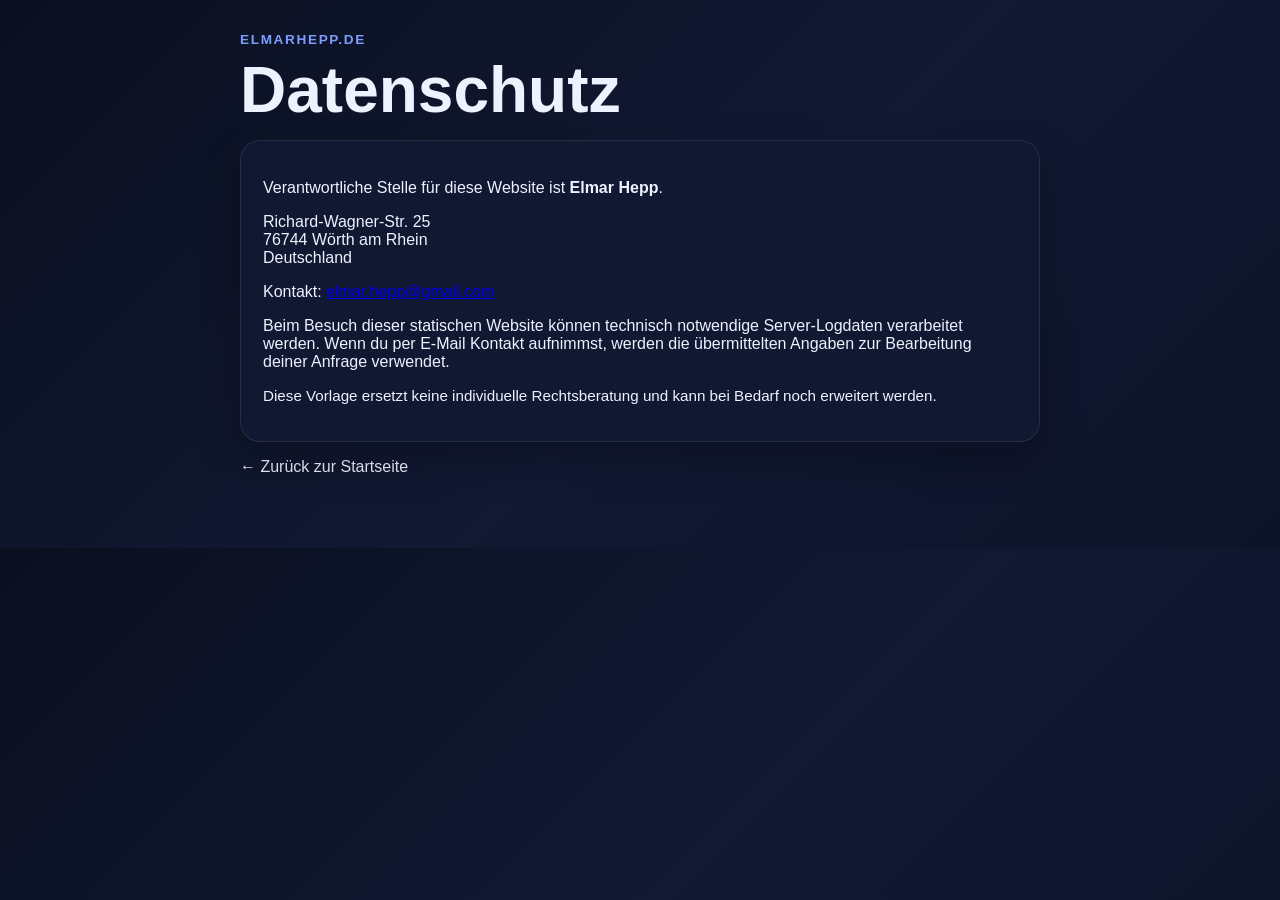
==== datenschutz.html @ bdba539e "Add elmarhepp.de landing page" ====
<!doctype html>
<html lang="de">
  <head>
    <meta charset="UTF-8" />
    <meta name="viewport" content="width=device-width, initial-scale=1.0" />
    <title>Datenschutz · elmarhepp.de</title>
    <meta name="description" content="Datenschutzhinweise von elmarhepp.de" />
    <link rel="stylesheet" href="styles.css" />
  </head>
  <body>
    <main class="legal-page">
      <p class="eyebrow">elmarhepp.de</p>
      <h1>Datenschutz</h1>

      <div class="legal-card">
        <p>
          Verantwortliche Stelle für diese Website ist
          <strong data-legal-text="name">Name</strong>.
        </p>

        <p>
          <span data-legal-text="addressLine1">Straße und Hausnummer</span
          ><br />
          <span data-legal-text="addressLine2">PLZ Ort</span><br />
          <span data-legal-text="country">Land</span>
        </p>

        <p>
          Kontakt:
          <a data-legal-email href="mailto:kontakt@example.com"
            >kontakt@example.com</a
          >
        </p>

        <p>
          Beim Besuch dieser statischen Website können technisch notwendige
          Server-Logdaten verarbeitet werden. Wenn du per E-Mail Kontakt
          aufnimmst, werden die übermittelten Angaben zur Bearbeitung deiner
          Anfrage verwendet.
        </p>

        <p class="small-note">
          Diese Vorlage ersetzt keine individuelle Rechtsberatung und kann bei
          Bedarf noch erweitert werden.
        </p>
      </div>

      <p><a class="back-link" href="index.html">← Zurück zur Startseite</a></p>
    </main>
    <script src="legal-config.js"></script>
    <script src="app.js" defer></script>
  </body>
</html>
---- styles.css ----
:root {
  --bg: #0b1020;
  --bg-soft: #121933;
  --card: rgba(18, 25, 51, 0.85);
  --text: #eef2ff;
  --muted: #b8c1e0;
  --accent: #7c9cff;
  --accent-strong: #9f7cff;
  --border: rgba(255, 255, 255, 0.09);
  --shadow: 0 18px 40px rgba(0, 0, 0, 0.25);
}

* {
  box-sizing: border-box;
}

html {
  scroll-behavior: smooth;
}

body {
  margin: 0;
  font-family: Inter, "Segoe UI", Roboto, Helvetica, Arial, sans-serif;
  background:
    radial-gradient(
      circle at top left,
      rgba(124, 156, 255, 0.2),
      transparent 0,
      transparent 35%
    ),
    linear-gradient(135deg, #0b1020, #111933 55%, #0d1328);
  color: var(--text);
}

.page-shell {
  width: min(1100px, calc(100% - 32px));
  margin: 0 auto;
  padding: 32px 0 48px;
}

.hero {
  padding: 56px 0 32px;
}

.eyebrow {
  margin: 0 0 10px;
  color: var(--accent);
  font-size: 0.85rem;
  font-weight: 700;
  letter-spacing: 0.12em;
  text-transform: uppercase;
}

h1,
h2,
h3 {
  margin-top: 0;
}

h1 {
  font-size: clamp(2.2rem, 5vw, 4rem);
  line-height: 1.05;
  max-width: 760px;
  margin-bottom: 16px;
}

.hero-text {
  max-width: 700px;
  color: var(--muted);
  font-size: 1.1rem;
  line-height: 1.7;
}

.hero-pills {
  display: flex;
  flex-wrap: wrap;
  gap: 10px;
  margin-top: 18px;
}

.pill {
  padding: 6px 12px;
  border: 1px solid var(--border);
  border-radius: 999px;
  background: rgba(255, 255, 255, 0.04);
  color: var(--muted);
  font-size: 0.92rem;
}

.hero-actions {
  display: flex;
  flex-wrap: wrap;
  gap: 12px;
  margin-top: 24px;
}

.button {
  display: inline-flex;
  align-items: center;
  justify-content: center;
  padding: 12px 18px;
  border-radius: 999px;
  text-decoration: none;
  font-weight: 600;
  transition:
    transform 0.18s ease,
    opacity 0.18s ease,
    background 0.18s ease;
}

.button:hover,
.card:hover {
  transform: translateY(-2px);
}

.button.primary {
  background: linear-gradient(135deg, var(--accent), var(--accent-strong));
  color: white;
}

.button.secondary {
  border: 1px solid var(--border);
  color: var(--text);
  background: rgba(255, 255, 255, 0.03);
}

.section {
  margin-top: 42px;
}

.section-heading {
  margin-bottom: 18px;
}

.cards {
  display: grid;
  grid-template-columns: repeat(auto-fit, minmax(220px, 1fr));
  gap: 18px;
}

.card,
.info-box {
  background: var(--card);
  border: 1px solid var(--border);
  border-radius: 20px;
  padding: 22px;
  box-shadow: var(--shadow);
  backdrop-filter: blur(10px);
}

.card {
  text-decoration: none;
  color: inherit;
  transition:
    transform 0.18s ease,
    border-color 0.18s ease;
}

.card:hover {
  border-color: rgba(124, 156, 255, 0.45);
}

.icon {
  display: inline-flex;
  width: 42px;
  height: 42px;
  align-items: center;
  justify-content: center;
  border-radius: 12px;
  background: rgba(124, 156, 255, 0.14);
  font-size: 1.2rem;
  margin-bottom: 14px;
}

.card p,
.info-box p,
.info-box li,
.contact-card p {
  color: var(--muted);
  line-height: 1.6;
}

.card-link {
  display: inline-block;
  margin-top: 12px;
  color: var(--accent);
  font-weight: 700;
}

.info-grid {
  display: grid;
  grid-template-columns: 1.5fr 1fr;
  gap: 18px;
}

.info-box ul {
  padding-left: 18px;
  margin-bottom: 0;
}

.info-box.accent {
  background: linear-gradient(
    135deg,
    rgba(124, 156, 255, 0.16),
    rgba(159, 124, 255, 0.14)
  );
}

.small-note {
  margin-top: 10px;
  font-size: 0.95rem;
}

.contact-card,
.legal-card {
  background: var(--card);
  border: 1px solid var(--border);
  border-radius: 20px;
  padding: 22px;
  box-shadow: var(--shadow);
  backdrop-filter: blur(10px);
}

.footer-links {
  display: flex;
  flex-wrap: wrap;
  justify-content: center;
  gap: 14px;
  margin-top: 12px;
}

.footer-links a,
.back-link {
  color: var(--text);
  text-decoration: none;
}

.footer-links a:hover,
.back-link:hover {
  color: var(--accent);
}

.legal-page {
  width: min(800px, calc(100% - 32px));
  margin: 0 auto;
  padding: 32px 0 56px;
}

.footer {
  padding-top: 28px;
  color: var(--muted);
  text-align: center;
  font-size: 0.95rem;
}

@media (max-width: 820px) {
  .info-grid {
    grid-template-columns: 1fr;
  }

  .hero {
    padding-top: 28px;
  }
}
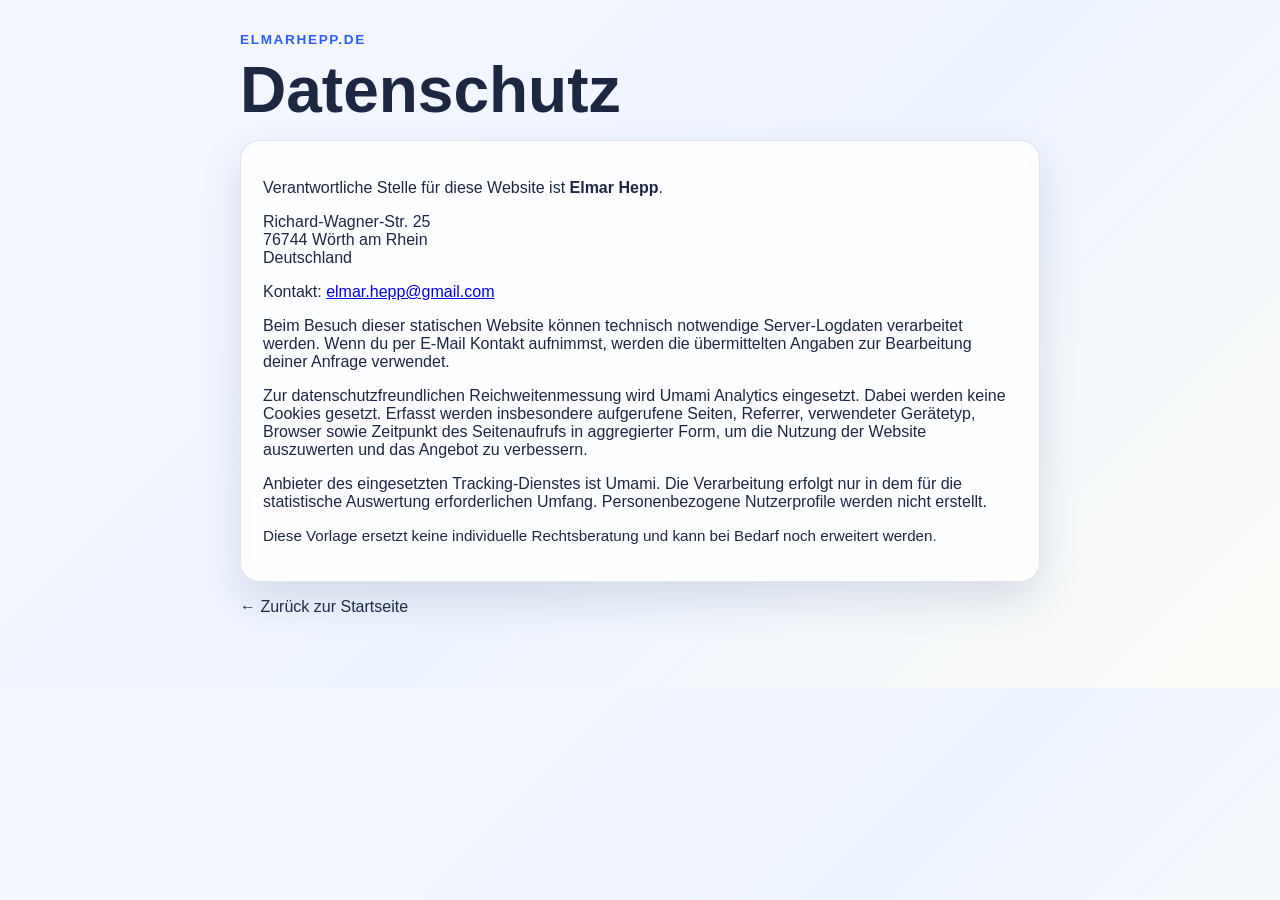
==== commit 4d29e93f: "Umami Tracking und Datenschutzhinweis ergänzt" ====
--- a/datenschutz.html
+++ b/datenschutz.html
@@ -5,6 +5,11 @@
     <meta name="viewport" content="width=device-width, initial-scale=1.0" />
     <title>Datenschutz · elmarhepp.de</title>
     <meta name="description" content="Datenschutzhinweise von elmarhepp.de" />
+    <script
+      defer
+      src="https://cloud.umami.is/script.js"
+      data-website-id="88483e2b-5334-47fa-b132-5dbf8ec87d6c"
+    ></script>
     <link rel="stylesheet" href="styles.css" />
   </head>
   <body>
@@ -39,6 +44,21 @@
           Anfrage verwendet.
         </p>
 
+        <p>
+          Zur datenschutzfreundlichen Reichweitenmessung wird Umami Analytics
+          eingesetzt. Dabei werden keine Cookies gesetzt. Erfasst werden
+          insbesondere aufgerufene Seiten, Referrer, verwendeter Gerätetyp,
+          Browser sowie Zeitpunkt des Seitenaufrufs in aggregierter Form, um
+          die Nutzung der Website auszuwerten und das Angebot zu verbessern.
+        </p>
+
+        <p>
+          Anbieter des eingesetzten Tracking-Dienstes ist Umami. Die
+          Verarbeitung erfolgt nur in dem für die statistische Auswertung
+          erforderlichen Umfang. Personenbezogene Nutzerprofile werden nicht
+          erstellt.
+        </p>
+
         <p class="small-note">
           Diese Vorlage ersetzt keine individuelle Rechtsberatung und kann bei
           Bedarf noch erweitert werden.
--- a/styles.css
+++ b/styles.css
@@ -1,4 +1,5 @@
 :root {
+  color-scheme: dark;
   --bg: #0b1020;
   --bg-soft: #121933;
   --card: rgba(18, 25, 51, 0.85);
@@ -8,6 +9,37 @@
   --accent-strong: #9f7cff;
   --border: rgba(255, 255, 255, 0.09);
   --shadow: 0 18px 40px rgba(0, 0, 0, 0.25);
+  --bg-glow: rgba(124, 156, 255, 0.2);
+  --bg-gradient-start: #0b1020;
+  --bg-gradient-mid: #111933;
+  --bg-gradient-end: #0d1328;
+  --pill-bg: rgba(255, 255, 255, 0.04);
+  --button-secondary-bg: rgba(255, 255, 255, 0.03);
+  --icon-bg: rgba(124, 156, 255, 0.14);
+  --accent-surface-start: rgba(124, 156, 255, 0.16);
+  --accent-surface-end: rgba(159, 124, 255, 0.14);
+}
+
+:root[data-theme="light"] {
+  color-scheme: light;
+  --bg: #f3f6ff;
+  --bg-soft: #ffffff;
+  --card: rgba(255, 255, 255, 0.82);
+  --text: #1d2742;
+  --muted: #55627f;
+  --accent: #2f5cff;
+  --accent-strong: #0f8a7d;
+  --border: rgba(28, 40, 72, 0.12);
+  --shadow: 0 18px 40px rgba(70, 92, 141, 0.18);
+  --bg-glow: rgba(47, 92, 255, 0.14);
+  --bg-gradient-start: #f6f8ff;
+  --bg-gradient-mid: #eef4ff;
+  --bg-gradient-end: #fdfdf7;
+  --pill-bg: rgba(255, 255, 255, 0.72);
+  --button-secondary-bg: rgba(255, 255, 255, 0.64);
+  --icon-bg: rgba(47, 92, 255, 0.1);
+  --accent-surface-start: rgba(47, 92, 255, 0.12);
+  --accent-surface-end: rgba(15, 138, 125, 0.12);
 }
 
 * {
@@ -24,22 +56,30 @@
   background:
     radial-gradient(
       circle at top left,
-      rgba(124, 156, 255, 0.2),
+      var(--bg-glow),
       transparent 0,
       transparent 35%
     ),
-    linear-gradient(135deg, #0b1020, #111933 55%, #0d1328);
+    linear-gradient(
+      135deg,
+      var(--bg-gradient-start),
+      var(--bg-gradient-mid) 55%,
+      var(--bg-gradient-end)
+    );
   color: var(--text);
+  transition:
+    background 0.25s ease,
+    color 0.25s ease;
 }
 
 .page-shell {
   width: min(1100px, calc(100% - 32px));
   margin: 0 auto;
-  padding: 32px 0 48px;
+  padding: 0 0 32px;
 }
 
 .hero {
-  padding: 56px 0 32px;
+  padding: 16px 0 8px;
 }
 
 .eyebrow {
@@ -82,7 +122,7 @@
   padding: 6px 12px;
   border: 1px solid var(--border);
   border-radius: 999px;
-  background: rgba(255, 255, 255, 0.04);
+  background: var(--pill-bg);
   color: var(--muted);
   font-size: 0.92rem;
 }
@@ -98,14 +138,20 @@
   display: inline-flex;
   align-items: center;
   justify-content: center;
+  gap: 10px;
   padding: 12px 18px;
+  border: 1px solid transparent;
   border-radius: 999px;
   text-decoration: none;
   font-weight: 600;
+  font: inherit;
+  cursor: pointer;
   transition:
     transform 0.18s ease,
     opacity 0.18s ease,
-    background 0.18s ease;
+    background 0.18s ease,
+    border-color 0.18s ease,
+    color 0.18s ease;
 }
 
 .button:hover,
@@ -121,11 +167,22 @@
 .button.secondary {
   border: 1px solid var(--border);
   color: var(--text);
-  background: rgba(255, 255, 255, 0.03);
+  background: var(--button-secondary-bg);
+}
+
+.theme-toggle {
+  min-width: 172px;
+}
+
+.theme-toggle-icon {
+  display: inline-flex;
+  width: 1.4rem;
+  justify-content: center;
+  font-size: 1rem;
 }
 
 .section {
-  margin-top: 42px;
+  margin-top: 24px;
 }
 
 .section-heading {
@@ -153,7 +210,8 @@
   color: inherit;
   transition:
     transform 0.18s ease,
-    border-color 0.18s ease;
+    border-color 0.18s ease,
+    background 0.18s ease;
 }
 
 .card:hover {
@@ -167,7 +225,7 @@
   align-items: center;
   justify-content: center;
   border-radius: 12px;
-  background: rgba(124, 156, 255, 0.14);
+  background: var(--icon-bg);
   font-size: 1.2rem;
   margin-bottom: 14px;
 }
@@ -201,8 +259,8 @@
 .info-box.accent {
   background: linear-gradient(
     135deg,
-    rgba(124, 156, 255, 0.16),
-    rgba(159, 124, 255, 0.14)
+    var(--accent-surface-start),
+    var(--accent-surface-end)
   );
 }
 
@@ -240,6 +298,14 @@
   color: var(--accent);
 }
 
+.button:focus-visible,
+.card:focus-visible,
+.footer-links a:focus-visible,
+.back-link:focus-visible {
+  outline: 2px solid var(--accent);
+  outline-offset: 3px;
+}
+
 .legal-page {
   width: min(800px, calc(100% - 32px));
   margin: 0 auto;
@@ -259,6 +325,10 @@
   }
 
   .hero {
-    padding-top: 28px;
+    padding-top: 16px;
   }
-}
+
+  .theme-toggle {
+    width: 100%;
+  }
+}
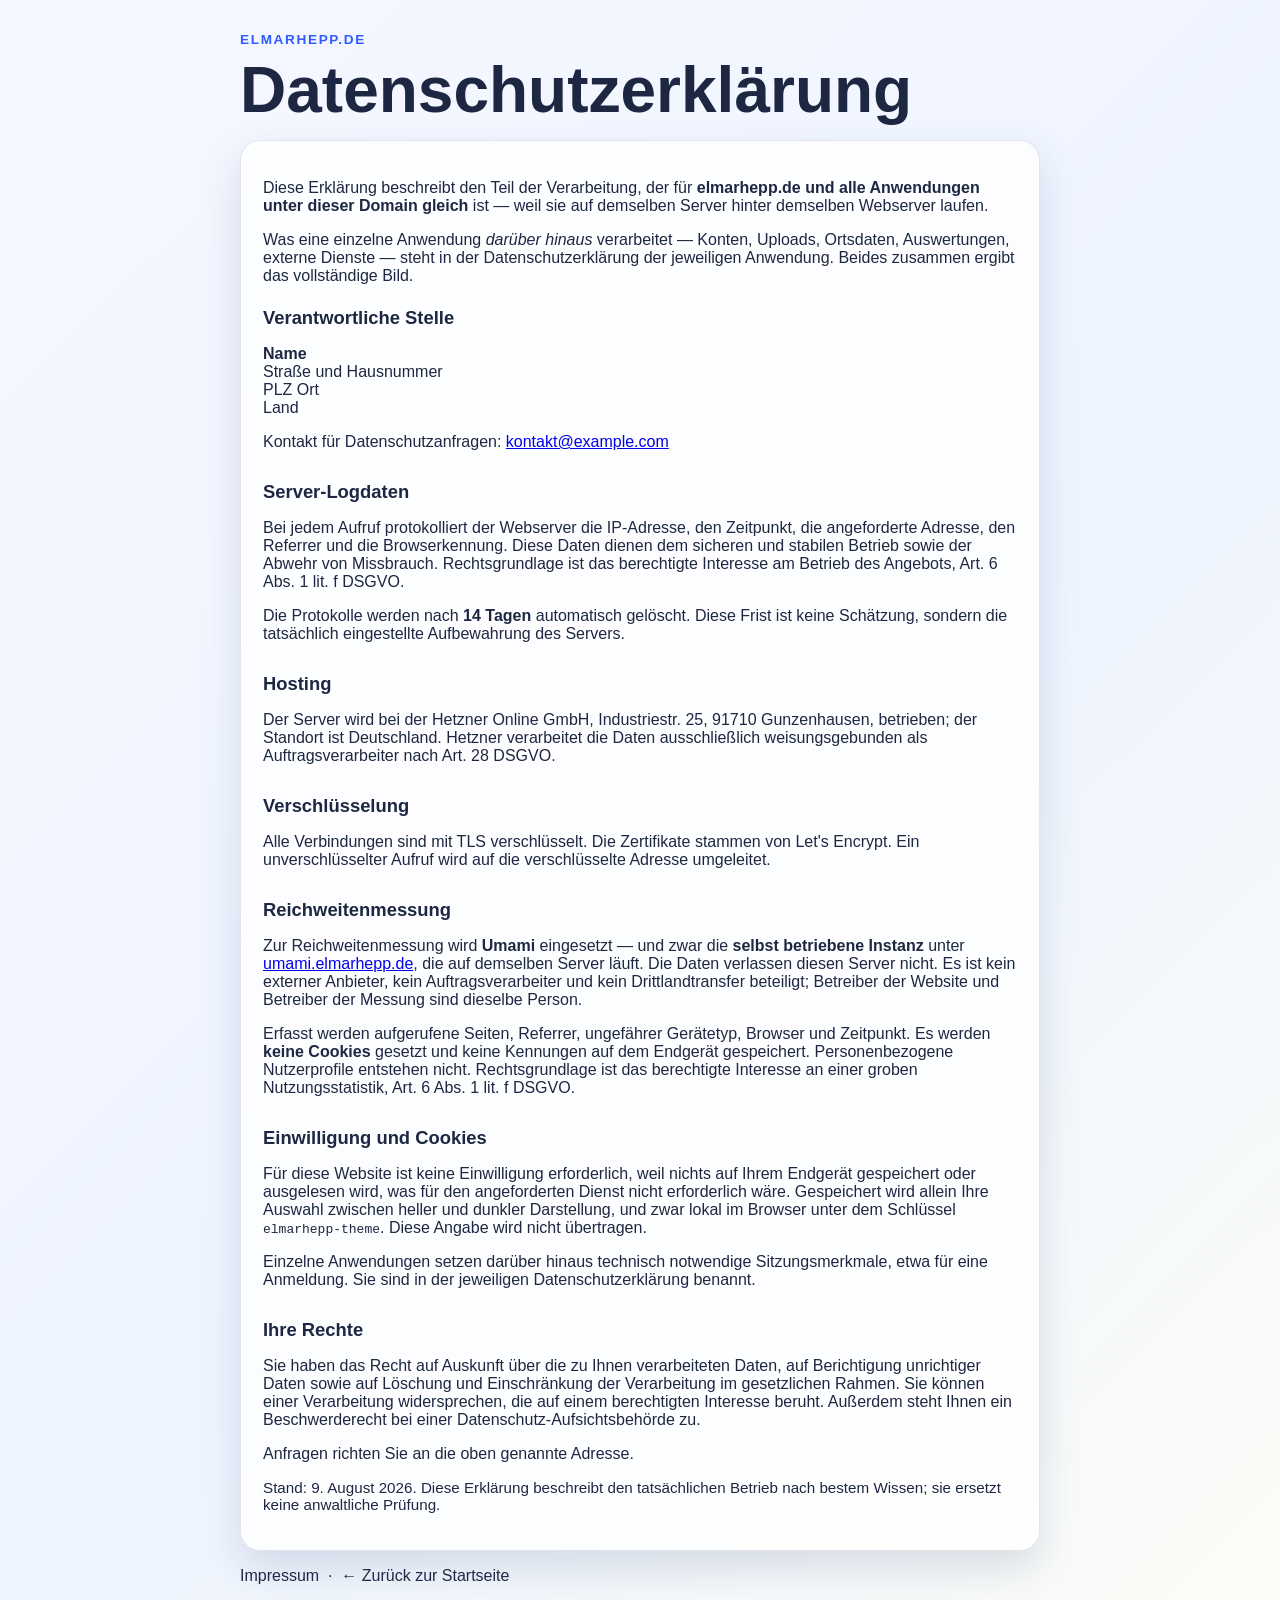
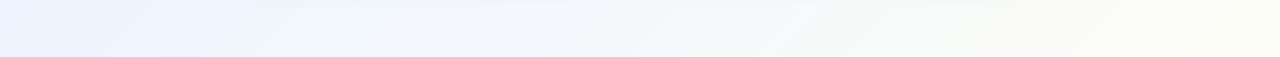
==== commit 4b837bbc: "Impressum und Datenschutz zu den gemeinsamen Seiten aller Apps machen Bisher löste jede der elf Apps" ====
--- a/datenschutz.html
+++ b/datenschutz.html
@@ -4,68 +4,145 @@
     <meta charset="UTF-8" />
     <meta name="viewport" content="width=device-width, initial-scale=1.0" />
     <title>Datenschutz · elmarhepp.de</title>
-    <meta name="description" content="Datenschutzhinweise von elmarhepp.de" />
+    <meta
+      name="description"
+      content="Gemeinsame Datenschutzerklärung für elmarhepp.de und alle darunter betriebenen Anwendungen"
+    />
+    <link rel="canonical" href="https://elmarhepp.de/datenschutz" />
+    <!--
+      Selbst gehostete Instanz, nicht Umami Cloud. Bis zum 9. August 2026 lud
+      genau diese Seite das Cloud-Skript: Wer die Datenschutzerklärung aufrief,
+      löste eine Übermittlung an einen Dritten aus, die hier nicht beschrieben
+      war.
+    -->
     <script
       defer
-      src="https://cloud.umami.is/script.js"
-      data-website-id="88483e2b-5334-47fa-b132-5dbf8ec87d6c"
+      src="https://umami.elmarhepp.de/script.js"
+      data-website-id="ada401ea-eddb-4f63-947d-a369bb2b22f2"
     ></script>
     <link rel="stylesheet" href="styles.css" />
   </head>
   <body>
     <main class="legal-page">
       <p class="eyebrow">elmarhepp.de</p>
-      <h1>Datenschutz</h1>
+      <h1>Datenschutzerklärung</h1>
 
       <div class="legal-card">
         <p>
-          Verantwortliche Stelle für diese Website ist
-          <strong data-legal-text="name">Name</strong>.
+          Diese Erklärung beschreibt den Teil der Verarbeitung, der für
+          <strong>elmarhepp.de und alle Anwendungen unter dieser Domain
+          gleich</strong> ist — weil sie auf demselben Server hinter demselben
+          Webserver laufen.
+        </p>
+        <p>
+          Was eine einzelne Anwendung <em>darüber hinaus</em> verarbeitet —
+          Konten, Uploads, Ortsdaten, Auswertungen, externe Dienste — steht in
+          der Datenschutzerklärung der jeweiligen Anwendung. Beides zusammen
+          ergibt das vollständige Bild.
         </p>
 
+        <h2>Verantwortliche Stelle</h2>
         <p>
+          <strong data-legal-text="name">Name</strong><br />
           <span data-legal-text="addressLine1">Straße und Hausnummer</span
           ><br />
           <span data-legal-text="addressLine2">PLZ Ort</span><br />
           <span data-legal-text="country">Land</span>
         </p>
-
         <p>
-          Kontakt:
+          Kontakt für Datenschutzanfragen:
           <a data-legal-email href="mailto:kontakt@example.com"
             >kontakt@example.com</a
           >
         </p>
 
+        <h2>Server-Logdaten</h2>
         <p>
-          Beim Besuch dieser statischen Website können technisch notwendige
-          Server-Logdaten verarbeitet werden. Wenn du per E-Mail Kontakt
-          aufnimmst, werden die übermittelten Angaben zur Bearbeitung deiner
-          Anfrage verwendet.
+          Bei jedem Aufruf protokolliert der Webserver die IP-Adresse, den
+          Zeitpunkt, die angeforderte Adresse, den Referrer und die
+          Browserkennung. Diese Daten dienen dem sicheren und stabilen Betrieb
+          sowie der Abwehr von Missbrauch. Rechtsgrundlage ist das berechtigte
+          Interesse am Betrieb des Angebots, Art. 6 Abs. 1 lit. f DSGVO.
+        </p>
+        <p>
+          Die Protokolle werden nach <strong>14 Tagen</strong> automatisch
+          gelöscht. Diese Frist ist keine Schätzung, sondern die tatsächlich
+          eingestellte Aufbewahrung des Servers.
         </p>
 
+        <h2>Hosting</h2>
         <p>
-          Zur datenschutzfreundlichen Reichweitenmessung wird Umami Analytics
-          eingesetzt. Dabei werden keine Cookies gesetzt. Erfasst werden
-          insbesondere aufgerufene Seiten, Referrer, verwendeter Gerätetyp,
-          Browser sowie Zeitpunkt des Seitenaufrufs in aggregierter Form, um
-          die Nutzung der Website auszuwerten und das Angebot zu verbessern.
+          Der Server wird bei der Hetzner Online GmbH, Industriestr. 25, 91710
+          Gunzenhausen, betrieben; der Standort ist Deutschland. Hetzner
+          verarbeitet die Daten ausschließlich weisungsgebunden als
+          Auftragsverarbeiter nach Art. 28 DSGVO.
         </p>
 
+        <h2>Verschlüsselung</h2>
         <p>
-          Anbieter des eingesetzten Tracking-Dienstes ist Umami. Die
-          Verarbeitung erfolgt nur in dem für die statistische Auswertung
-          erforderlichen Umfang. Personenbezogene Nutzerprofile werden nicht
-          erstellt.
+          Alle Verbindungen sind mit TLS verschlüsselt. Die Zertifikate stammen
+          von Let's Encrypt. Ein unverschlüsselter Aufruf wird auf die
+          verschlüsselte Adresse umgeleitet.
+        </p>
+
+        <h2>Reichweitenmessung</h2>
+        <p>
+          Zur Reichweitenmessung wird <strong>Umami</strong> eingesetzt — und
+          zwar die <strong>selbst betriebene Instanz</strong> unter
+          <a href="https://umami.elmarhepp.de/">umami.elmarhepp.de</a>, die auf
+          demselben Server läuft. Die Daten verlassen diesen Server nicht. Es
+          ist kein externer Anbieter, kein Auftragsverarbeiter und kein
+          Drittlandtransfer beteiligt; Betreiber der Website und Betreiber der
+          Messung sind dieselbe Person.
+        </p>
+        <p>
+          Erfasst werden aufgerufene Seiten, Referrer, ungefährer Gerätetyp,
+          Browser und Zeitpunkt. Es werden <strong>keine Cookies</strong>
+          gesetzt und keine Kennungen auf dem Endgerät gespeichert.
+          Personenbezogene Nutzerprofile entstehen nicht. Rechtsgrundlage ist
+          das berechtigte Interesse an einer groben Nutzungsstatistik, Art. 6
+          Abs. 1 lit. f DSGVO.
+        </p>
+
+        <h2>Einwilligung und Cookies</h2>
+        <p>
+          Für diese Website ist keine Einwilligung erforderlich, weil nichts auf
+          Ihrem Endgerät gespeichert oder ausgelesen wird, was für den
+          angeforderten Dienst nicht erforderlich wäre. Gespeichert wird allein
+          Ihre Auswahl zwischen heller und dunkler Darstellung, und zwar lokal
+          im Browser unter dem Schlüssel <code>elmarhepp-theme</code>. Diese
+          Angabe wird nicht übertragen.
+        </p>
+        <p>
+          Einzelne Anwendungen setzen darüber hinaus technisch notwendige
+          Sitzungsmerkmale, etwa für eine Anmeldung. Sie sind in der jeweiligen
+          Datenschutzerklärung benannt.
+        </p>
+
+        <h2>Ihre Rechte</h2>
+        <p>
+          Sie haben das Recht auf Auskunft über die zu Ihnen verarbeiteten
+          Daten, auf Berichtigung unrichtiger Daten sowie auf Löschung und
+          Einschränkung der Verarbeitung im gesetzlichen Rahmen. Sie können
+          einer Verarbeitung widersprechen, die auf einem berechtigten Interesse
+          beruht. Außerdem steht Ihnen ein Beschwerderecht bei einer
+          Datenschutz-Aufsichtsbehörde zu.
+        </p>
+        <p>
+          Anfragen richten Sie an die oben genannte Adresse.
         </p>
 
         <p class="small-note">
-          Diese Vorlage ersetzt keine individuelle Rechtsberatung und kann bei
-          Bedarf noch erweitert werden.
+          Stand: 9. August 2026. Diese Erklärung beschreibt den tatsächlichen
+          Betrieb nach bestem Wissen; sie ersetzt keine anwaltliche Prüfung.
         </p>
       </div>
 
-      <p><a class="back-link" href="index.html">← Zurück zur Startseite</a></p>
+      <p>
+        <a class="back-link" href="impressum">Impressum</a>
+        &nbsp;·&nbsp;
+        <a class="back-link" href="index.html">← Zurück zur Startseite</a>
+      </p>
     </main>
     <script src="legal-config.js"></script>
     <script src="app.js" defer></script>
--- a/styles.css
+++ b/styles.css
@@ -279,6 +279,19 @@
   backdrop-filter: blur(10px);
 }
 
+/* Die Rechtsseiten sind in Abschnitte gegliedert. Die globale Regel setzt
+   h2 auf margin-top: 0 — hier ist der Abstand nach oben aber genau das,
+   was die Abschnitte voneinander trennt. */
+.legal-card h2 {
+  margin-top: 30px;
+  margin-bottom: 8px;
+  font-size: 1.15rem;
+}
+
+.legal-card h2:first-of-type {
+  margin-top: 22px;
+}
+
 .footer-links {
   display: flex;
   flex-wrap: wrap;
